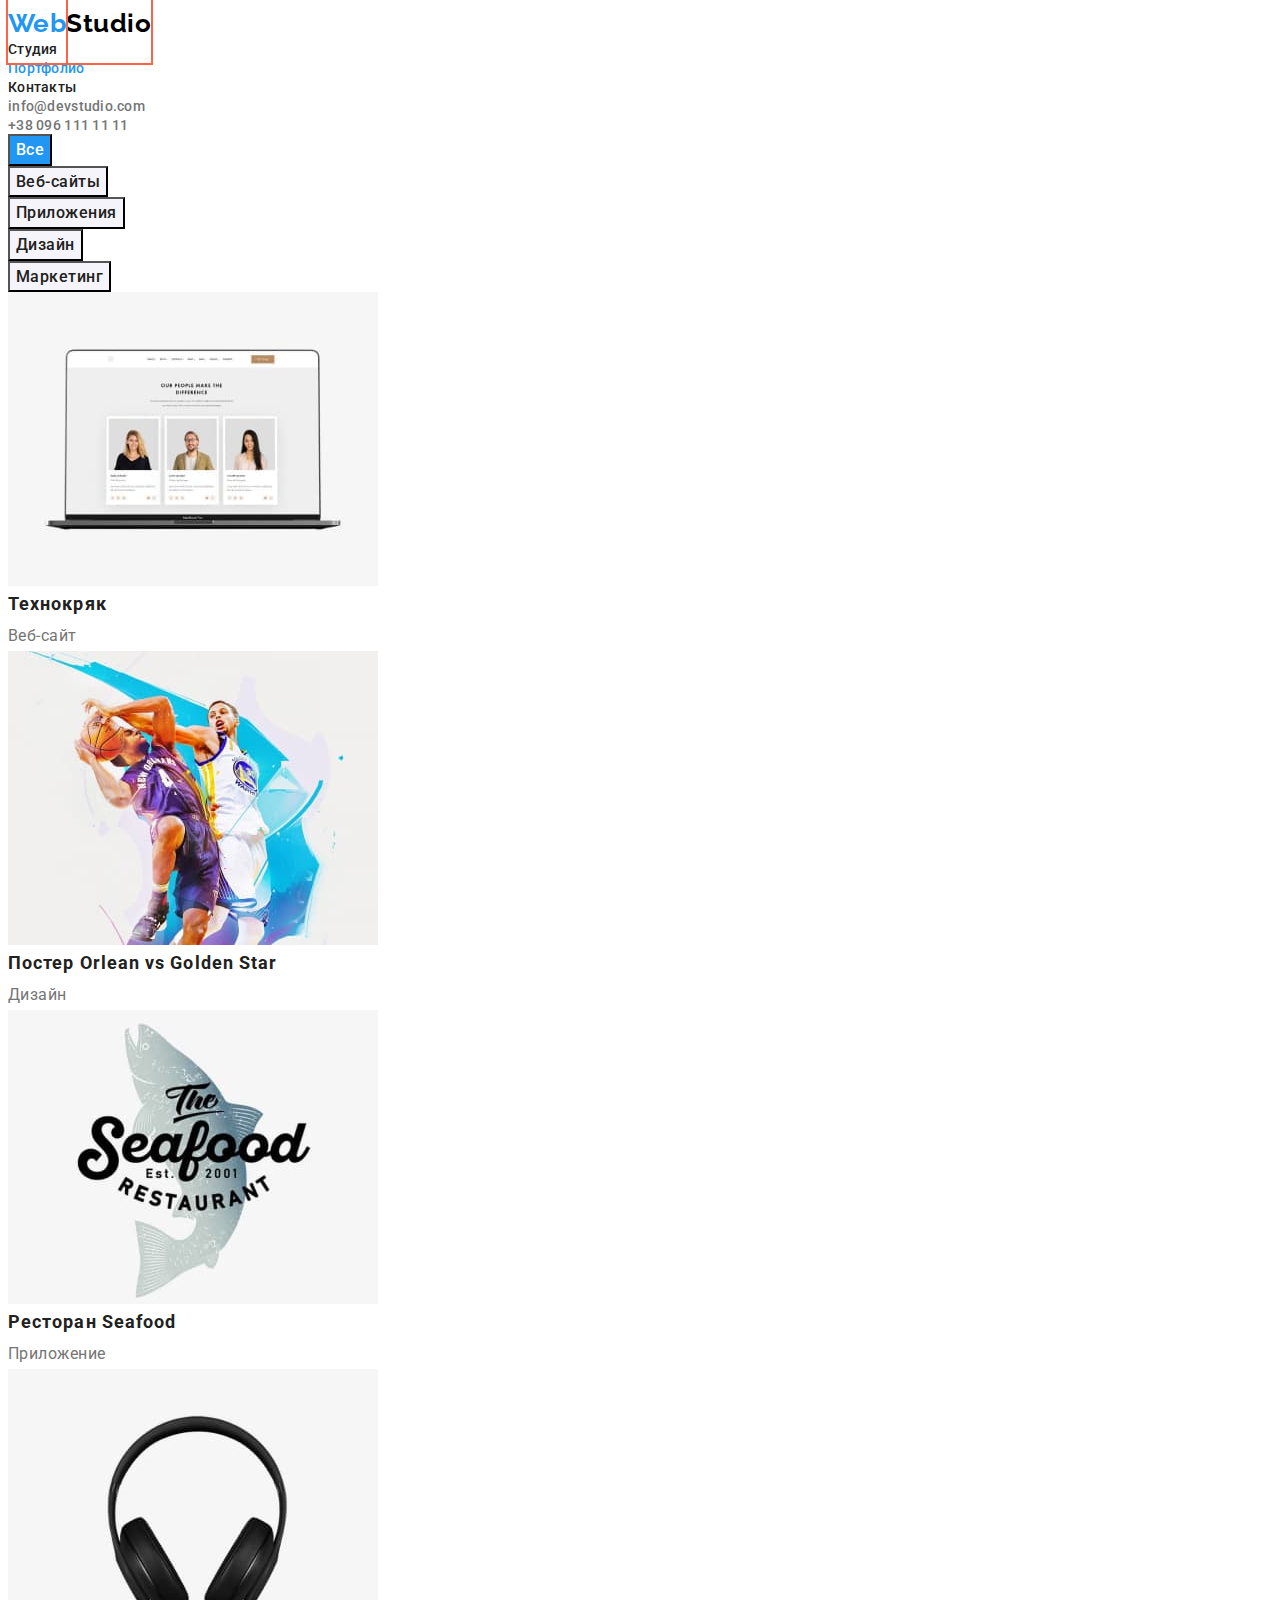
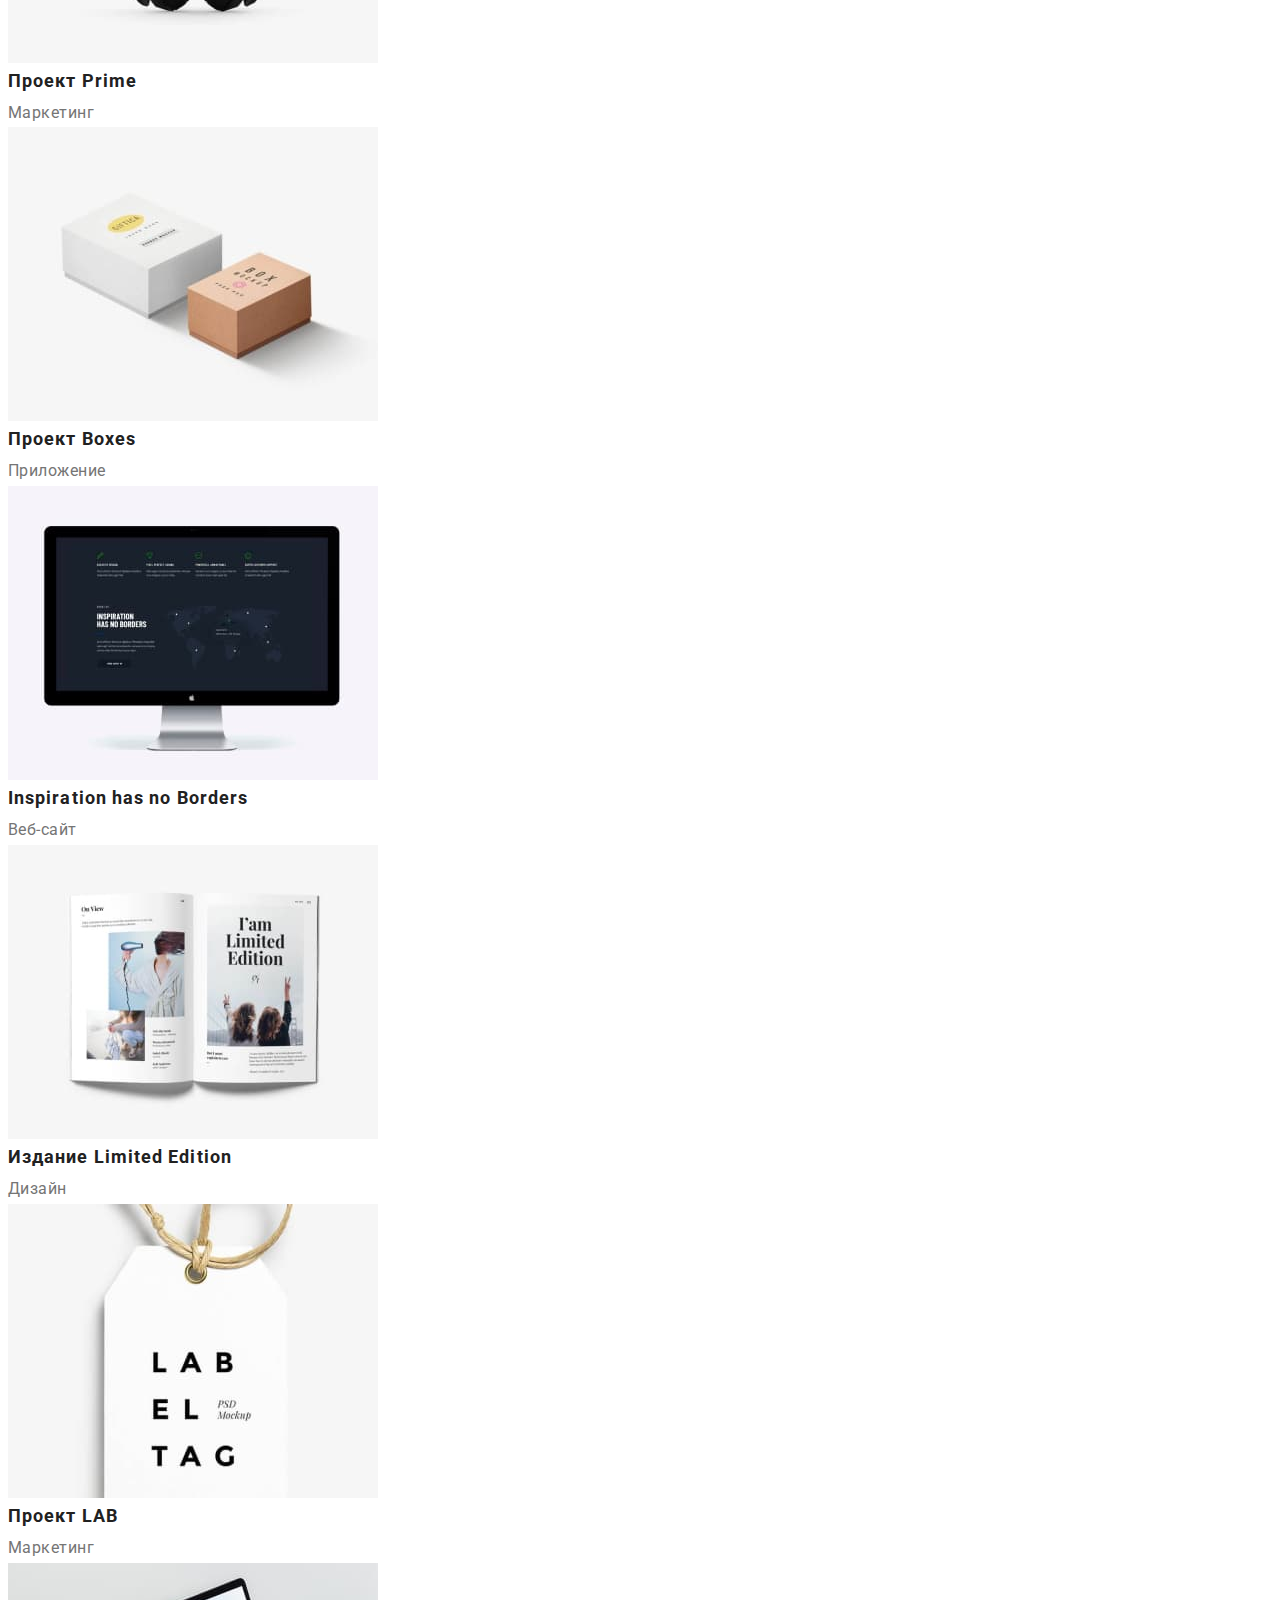
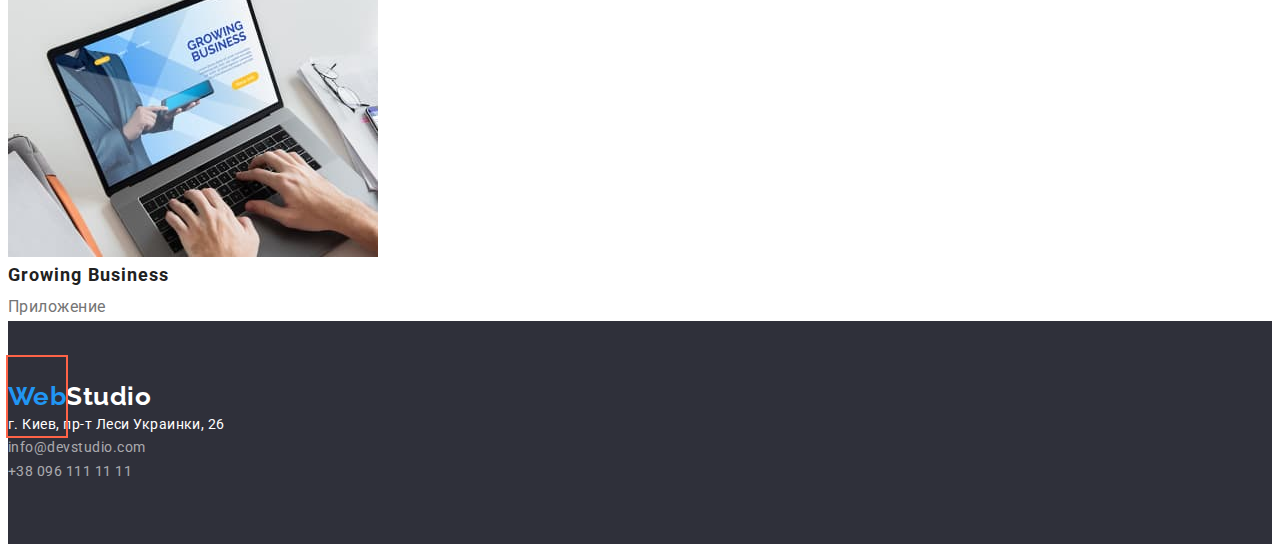
==== portfolio.html @ 5b5a47f0 "added margins" ====
<!DOCTYPE html>
<html lang="ru">
<head>
    <meta charset="UTF-8">
    <meta http-equiv="X-UA-Compatible" content="IE=edge">
    <meta name="viewport" content="width=device-width, initial-scale=1.0">
    <title>Document</title>
    <link rel="preconnect" href="https://fonts.googleapis.com">
    <link rel="preconnect" href="https://fonts.gstatic.com" crossorigin>
    <link href="https://fonts.googleapis.com/css2?family=Raleway:wght@700&family=Roboto:wght@400;500;700;900&display=swap"
        rel="stylesheet">
    <link rel="stylesheet" href="./css/styles.css">
</head>
<body>
    <header>
        <nav>
            <a href="./index.html" lang="en" class="logo link">
                <span class="color-logo">Web</span>Studio</a>
            <ul class="list">
                
                <li><a href="./index.html" class="site-nav link">Студия</a></li>
                <li><a href="./index.html" class="site-nav link current">Портфолио</a></li>
                <li><a href="./index.html" class="site-nav link">Контакты</a></li>
        
            </ul>
        </nav>
        
        <ul class="list">
            <li><a href="mailto:info@devstudio.com" class="contacts link">info@devstudio.com</a></li>
            <li><a href="tel:+380961111111" class="contacts link">+38 096 111 11 11</a></li>
        </ul>
    </header>
    
    <main>
        <section>
            <h1 class="visibility">Наши проекты</h1>
            <ul class="list">
                <li> <button type="button" class="nav-button current">Все</button> </li>
                <li> <button type="button" class="nav-button">Веб-сайты</button> </li>
                <li> <button type="button" class="nav-button">Приложения</button> </li>
                <li> <button type="button" class="nav-button">Дизайн</button> </li>
                <li> <button type="button" class="nav-button">Маркетинг</button> </li>
                
            </ul>
            <ul class="list">
                <li><img src="./images/img5.jpg" alt="Две женщины и мужчина" width="370">
                    <h2 class="projects">Технокряк</h2>
                    <p class="project-type">Веб-сайт</p>
                </li>
                <li><img src="./images/img6.jpg" alt="Два баскетболиста с мячом">
                    <h2 class="projects">Постер <span lang="en">Orlean vs Golden Star</span> </h2>
                    <p class="project-type">Дизайн</p>
                </li>
                <li><img src="./images/img7.jpg" alt="Логотип ресторана в виде рыбы" width="370">
                    <h2 class="projects">Ресторан <span lang="en">Seafood</span></h2>
                    <p class="project-type">Приложение</p>
                </li>
                <li><img src="./images/img8.jpg" alt="Наушники" width="370">
                    <h2 class="projects">Проект <span lang="en">Prime</span></h2>
                    <p class="project-type">Маркетинг</p>
                </li>
                <li><img src="./images/img9.jpg" alt="Две коробки" width="370">
                    <h2 class="projects">Проект <span lang="en">Boxes</span></h2>
                    <p class="project-type">Приложение</p>
                </li>
                <li><img src="./images/img10.jpg" alt="Черный монитор" width="370">
                    <h2 class="projects" lang="en">Inspiration has no Borders</h2>
                    <p class="project-type">Веб-сайт</p>
                </li>
                <li><img src="./images/img11.jpg" alt="Открытая книга" width="370">
                    <h2 class="projects">Издание <span lang="en">Limited Edition</span></h2>
                    <p class="project-type">Дизайн</p>
                </li>
                <li><img src="./images/img12.jpg" alt="Белая бирка с текстом" width="370">
                    <h2 class="projects">Проект <span lang="en">LAB</span></h2>
                    <p class="project-type">Маркетинг</p>
                </li>
                <li><img src="./images/img13.jpg" alt="Человек печатает на ноутбуке" width="370">
                    <h2 class="projects" lang="en">Growing Business</h2>
                    <p class="project-type">Приложение</p>
                </li>
                
            </ul>
        </section>


    </main>

    <footer class="footer-background">
        <a href="./index.html" lang="en" class="logo-footer link"> <span class="color-logo">Web</span>Studio</a>
        
        <address>
        <p class="location">г. Киев, пр-т Леси Украинки, 26</p>
        <ul class="list">
            <li><a href="mailto:info@devstudio.com" class="contacts-footer link">info@devstudio.com</a></li>
            <li><a href="tel:+380961111111" class="contacts-footer link">+38 096 111 11 11</a></li>
        </ul>
        </address>
    </footer>
    
</body>
</html>
---- css/styles.css ----
:root {
  --main-text-color: #212121;
  --secondary-text-color: #757575;
  --accent-blue: #2196f3;
  --accent-text-white: #ffffff;
  --main-background: #ffffff;
  --second-background: #2f303a;
  --third-background: #f5f4fa;
  --accent-text-black: #000000;
}

h1,
h2,
h3,
h4,
h5,
h6,
p {
  margin: 0;
}
ul {
  margin: 0;
  padding: 0;
  list-style: none;
}
img {
  display: block;
}
button {
  cursor: pointer;
}
address {
  font-style: normal;
}

/* внешняя граница для проверки отступов outline: 2px tomato; */

body {
  background-color: var(--main-background);
  color: var(--main-text-color);
  font-family: 'Roboto', sans-serif;
  letter-spacing: 0.03em;
}
.container {
  width: 1200px;
  padding-left: 15px;
  padding-right: 15px;
  margin: 0 auto;
  outline: 2px solid tomato;
}
.logo,
.color-logo {
  padding-top: 24px;
  padding-bottom: 25px;
  outline: 2px solid tomato;
}
.navigation {
  padding-top: 32px;
  padding-bottom: 32px;
  outline: 2px solid tomato;
}
.hero-text {
  margin-bottom: 30px;
  outline: 2px solid tomato;
}
.team-section,
.section {
  padding-top: 94px;
  padding-bottom: 94px;
  outline: 2px solid tomato;
}
.footer-background {
  padding-top: 60px;
  padding-bottom: 60px;
}

.logo {
  color: var(--accent-text-black);
}

.logo,
.color-logo,
.logo-footer {
  font-family: 'Raleway', sans-serif;
  font-weight: 700;
  font-size: 26px;
  line-height: 1.2;
}

.link {
  text-decoration: none;
}
.visibility {
  display: none;
}

.site-nav {
  font-weight: 500;
  font-size: 14px;
  line-height: 1.1;
  letter-spacing: 0.02em;
  color: var(--main-text-color);
}
.color-logo,
.site-nav:hover,
.site-nav:focus,
.site-nav.current,
.contacts:hover,
.contacts:focus,
.contacts-footer:hover,
.contacts-footer:focus {
  color: var(--accent-blue);
}
.contacts {
  font-weight: 500;
  font-size: 14px;
  line-height: 1.1;
  letter-spacing: 0.02em;
  color: var(--secondary-text-color);
}

.hero-text {
  font-weight: 900;
  font-size: 44px;
  line-height: 1.3;
  text-align: center;
  letter-spacing: 0.06em;
  text-transform: uppercase;
}
.hero-section,
.footer-background {
  background-color: var(--second-background);
}
.order {
  font-family: 'Roboto', sans-serif;
  font-weight: 700;
  font-size: 16px;
  line-height: 1.8;
  letter-spacing: 0.06em;
  background-color: var(--accent-blue);
  border-radius: 4px;
  border: 0;
}
.title-list {
  font-size: 14px;
  line-height: 1.1;
  text-transform: uppercase;
  color: var(--main-text-color);
}
.section-title {
  font-size: 36px;
  line-height: 1.1;
  margin-bottom: 50px;
}
.team-member {
  font-weight: 500;
  font-size: 16px;
  line-height: 1.2;
}
.position {
  font-weight: 400;
  font-size: 16px;
  line-height: 1.2;
  color: var(--secondary-text-color);
}

.team-section,
.nav-button {
  background-color: var(--third-background);
}

.nav-button {
  font-family: 'Roboto', sans-serif;
  font-weight: 500;
  font-size: 16px;
  line-height: 1.6;
  letter-spacing: 0.03em;
  color: var(--main-text-color);
}
.nav-button:hover,
.nav-button:focus,
.nav-button.current {
  background: var(--accent-blue);
  color: var(--accent-text-white);
}

.projects {
  font-size: 18px;
  line-height: 2;
  letter-spacing: 0.06em;
}
.project-type {
  font-size: 16px;
  line-height: 1.8;
  color: var(--secondary-text-color);
}
.hero-text,
.order,
.logo-footer,
.location {
  color: var(--accent-text-white);
}
.location {
  font-size: 14px;
  line-height: 1.7;
}
.contacts-footer {
  font-weight: 400;
  font-size: 14px;
  line-height: 1.7;
  color: rgba(255, 255, 255, 0.6);
}
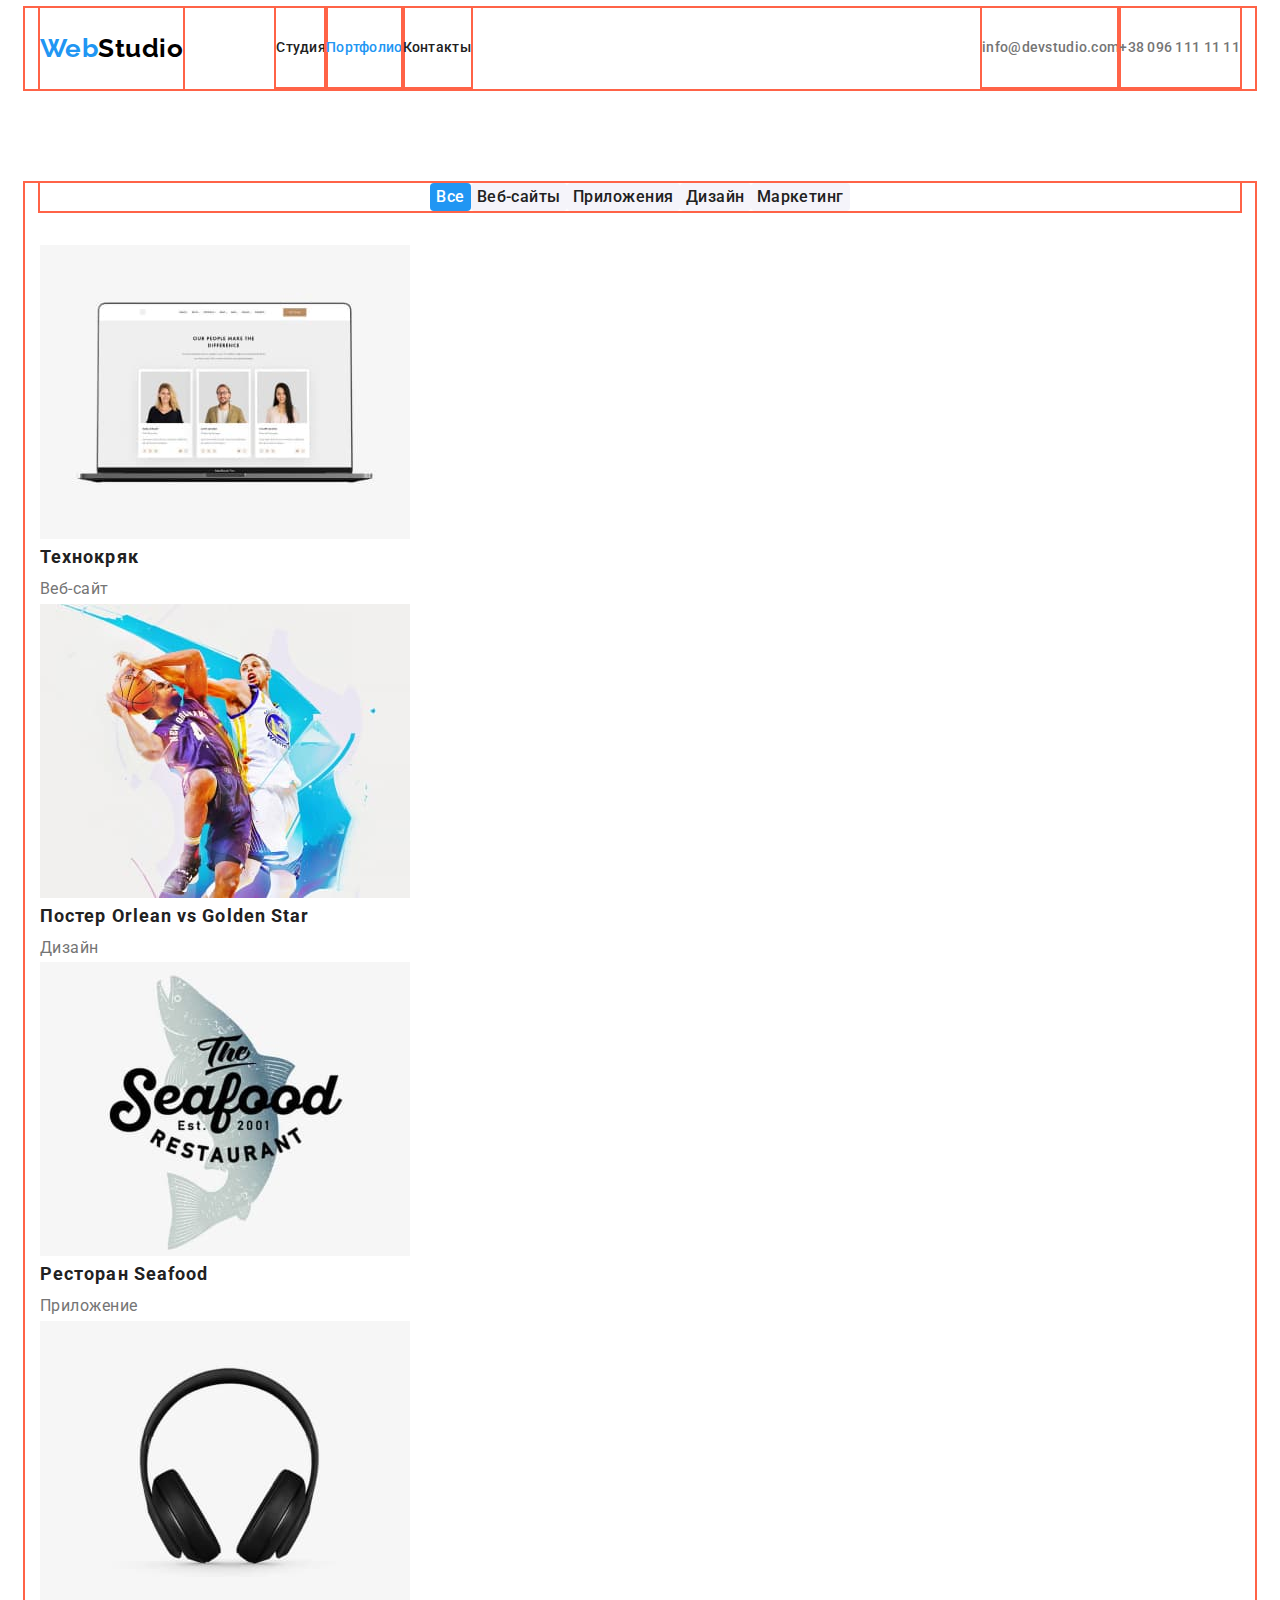
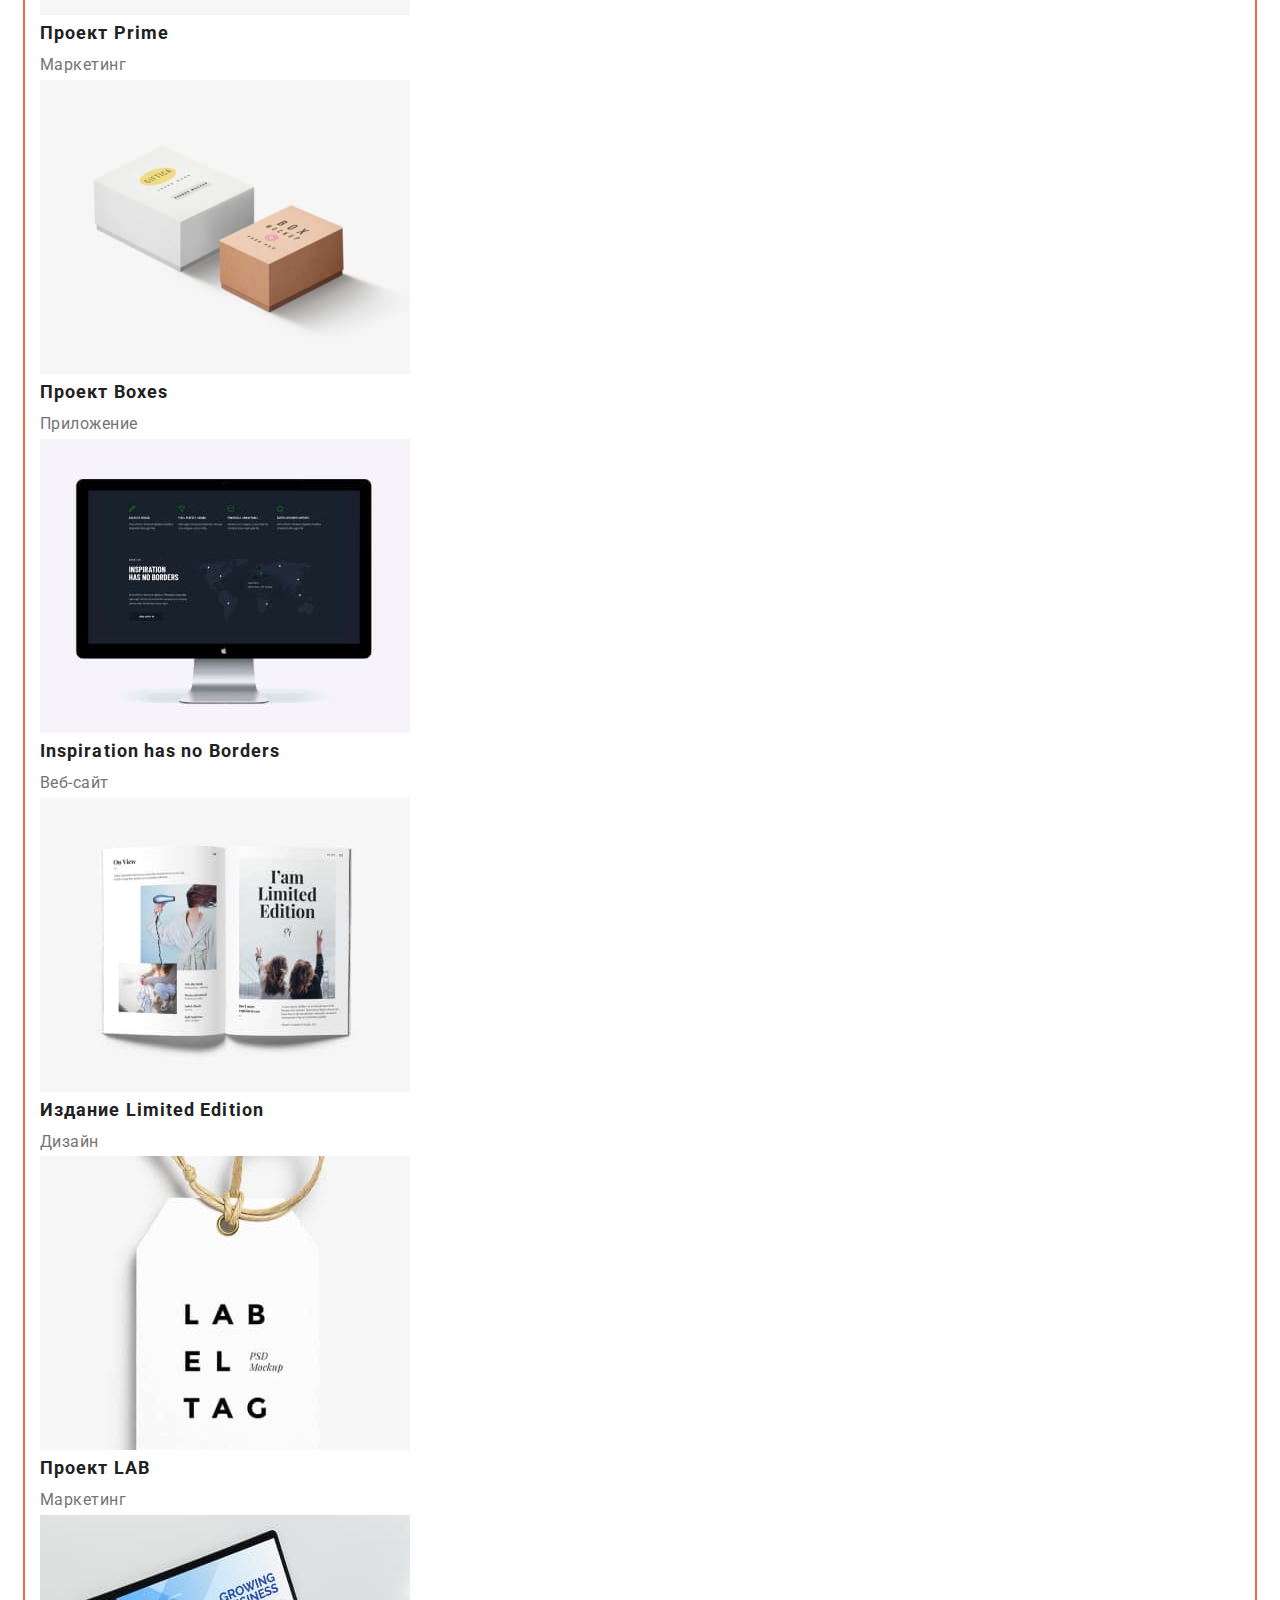
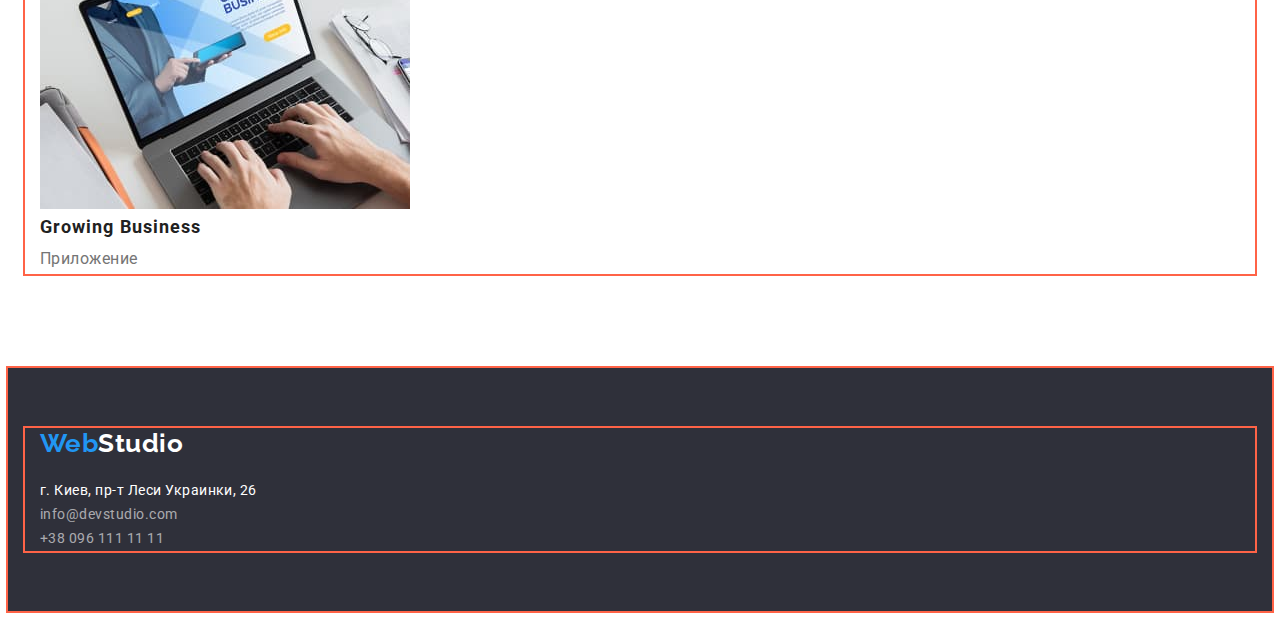
==== commit e7429179: "in progress" ====
--- a/portfolio.html
+++ b/portfolio.html
@@ -13,10 +13,12 @@
 </head>
 <body>
     <header>
+
+        <div class="container">
         <nav>
             <a href="./index.html" lang="en" class="logo link">
                 <span class="color-logo">Web</span>Studio</a>
-            <ul class="list">
+            <ul class="navigation">
                 
                 <li><a href="./index.html" class="site-nav link">Студия</a></li>
                 <li><a href="./index.html" class="site-nav link current">Портфолио</a></li>
@@ -25,16 +27,19 @@
             </ul>
         </nav>
         
-        <ul class="list">
+        <ul class="contact-list">
             <li><a href="mailto:info@devstudio.com" class="contacts link">info@devstudio.com</a></li>
             <li><a href="tel:+380961111111" class="contacts link">+38 096 111 11 11</a></li>
         </ul>
+        </div>
     </header>
     
     <main>
-        <section>
-            <h1 class="visibility">Наши проекты</h1>
-            <ul class="list">
+        <section class="portfolio-section">
+
+            <div class="container">
+            <h1 class="visually-hidden">Наши проекты</h1>
+            <ul class="filters">
                 <li> <button type="button" class="nav-button current">Все</button> </li>
                 <li> <button type="button" class="nav-button">Веб-сайты</button> </li>
                 <li> <button type="button" class="nav-button">Приложения</button> </li>
@@ -42,7 +47,7 @@
                 <li> <button type="button" class="nav-button">Маркетинг</button> </li>
                 
             </ul>
-            <ul class="list">
+            <ul>
                 <li><img src="./images/img5.jpg" alt="Две женщины и мужчина" width="370">
                     <h2 class="projects">Технокряк</h2>
                     <p class="project-type">Веб-сайт</p>
@@ -81,21 +86,27 @@
                 </li>
                 
             </ul>
+            </div>
+
         </section>
 
 
     </main>
 
     <footer class="footer-background">
+
+        <div class="container">
         <a href="./index.html" lang="en" class="logo-footer link"> <span class="color-logo">Web</span>Studio</a>
         
         <address>
         <p class="location">г. Киев, пр-т Леси Украинки, 26</p>
-        <ul class="list">
+        <ul>
             <li><a href="mailto:info@devstudio.com" class="contacts-footer link">info@devstudio.com</a></li>
             <li><a href="tel:+380961111111" class="contacts-footer link">+38 096 111 11 11</a></li>
         </ul>
         </address>
+        </div>
+
     </footer>
     
 </body>
--- a/css/styles.css
+++ b/css/styles.css
@@ -41,6 +41,7 @@
   font-family: 'Roboto', sans-serif;
   letter-spacing: 0.03em;
 }
+
 .container {
   width: 1200px;
   padding-left: 15px;
@@ -48,30 +49,118 @@
   margin: 0 auto;
   outline: 2px solid tomato;
 }
-.logo,
-.color-logo {
-  padding-top: 24px;
-  padding-bottom: 25px;
-  outline: 2px solid tomato;
-}
-.navigation {
+header > .container {
+  display: flex;
+}
+nav {
+  display: flex;
+  margin-right: auto;
+}
+nav > ul {
+  display: flex;
+}
+nav + ul {
+  display: flex;
+}
+.filters {
+  display: flex;
+  justify-content: center;
+  margin-bottom: 34px;
+  outline: 2px solid tomato;
+}
+}
+
+.navigation:not(:last-child),
+.contact-list:not(:last-child) {
+  margin-right: 50px;
+}
+
+nav > a {
+  margin-right: 93px;
+  outline: 2px solid tomato;
+}
+
+.site-nav,
+.contacts {
+  display: block;
   padding-top: 32px;
   padding-bottom: 32px;
   outline: 2px solid tomato;
 }
+.logo {
+  display: block;
+  padding-top: 25px;
+  padding-bottom: 25px;
+}
+
+.hero-section {
+  padding-top: 200px;
+  padding-bottom: 280px;
+  text-align: center;
+}
+
 .hero-text {
-  margin-bottom: 30px;
-  outline: 2px solid tomato;
-}
-.team-section,
-.section {
+  width: 696px;
+  margin: 0 auto 30px;
+  outline: 2px solid tomato;
+}
+.order {
+  padding: 10px 32px;
+  min-width: 200px;
+}
+.feature-section,
+.team-section {
   padding-top: 94px;
   padding-bottom: 94px;
   outline: 2px solid tomato;
 }
+.project-section {
+  padding-bottom: 94px;
+  outline: 2px solid tomato;
+}
+
+.features,
+.photos,
+.team {
+  display: flex;
+}
+.features li:not(:last-child),
+.photos li:not(:last-child),
+.team li:not(:last-child) {
+  margin-right: 30px;
+}
+
+.card {
+  background-color: var(--main-background);
+  padding-top: 30px;
+  padding-bottom: 30px;
+  text-align: center;
+}
+
+.title-list {
+  margin-bottom: 10px;
+  width: 270px;
+}
+
+.section-title {
+  margin-bottom: 50px;
+  text-align: center;
+}
+.portfolio-section {
+  padding-top: 94px;
+  padding-bottom: 94px;
+}
+
 .footer-background {
   padding-top: 60px;
   padding-bottom: 60px;
+  outline: 2px solid tomato;
+}
+.location {
+  margin-top: 20px;
+}
+.contacts-footer {
+  margin-top: 9px;
 }
 
 .logo {
@@ -90,8 +179,17 @@
 .link {
   text-decoration: none;
 }
-.visibility {
-  display: none;
+.visually-hidden {
+  position: absolute;
+  width: 1px;
+  height: 1px;
+  margin: -1px;
+  border: 0;
+  padding: 0;
+  white-space: nowrap;
+  clip-path: inset(100%);
+  clip: rect(0 0 0 0);
+  overflow: hidden;
 }
 
 .site-nav {
@@ -152,10 +250,12 @@
   line-height: 1.1;
   margin-bottom: 50px;
 }
+
 .team-member {
   font-weight: 500;
   font-size: 16px;
   line-height: 1.2;
+  margin-bottom: 10px;
 }
 .position {
   font-weight: 400;
@@ -176,6 +276,8 @@
   line-height: 1.6;
   letter-spacing: 0.03em;
   color: var(--main-text-color);
+  border: 0;
+  border-radius: 4px;
 }
 .nav-button:hover,
 .nav-button:focus,
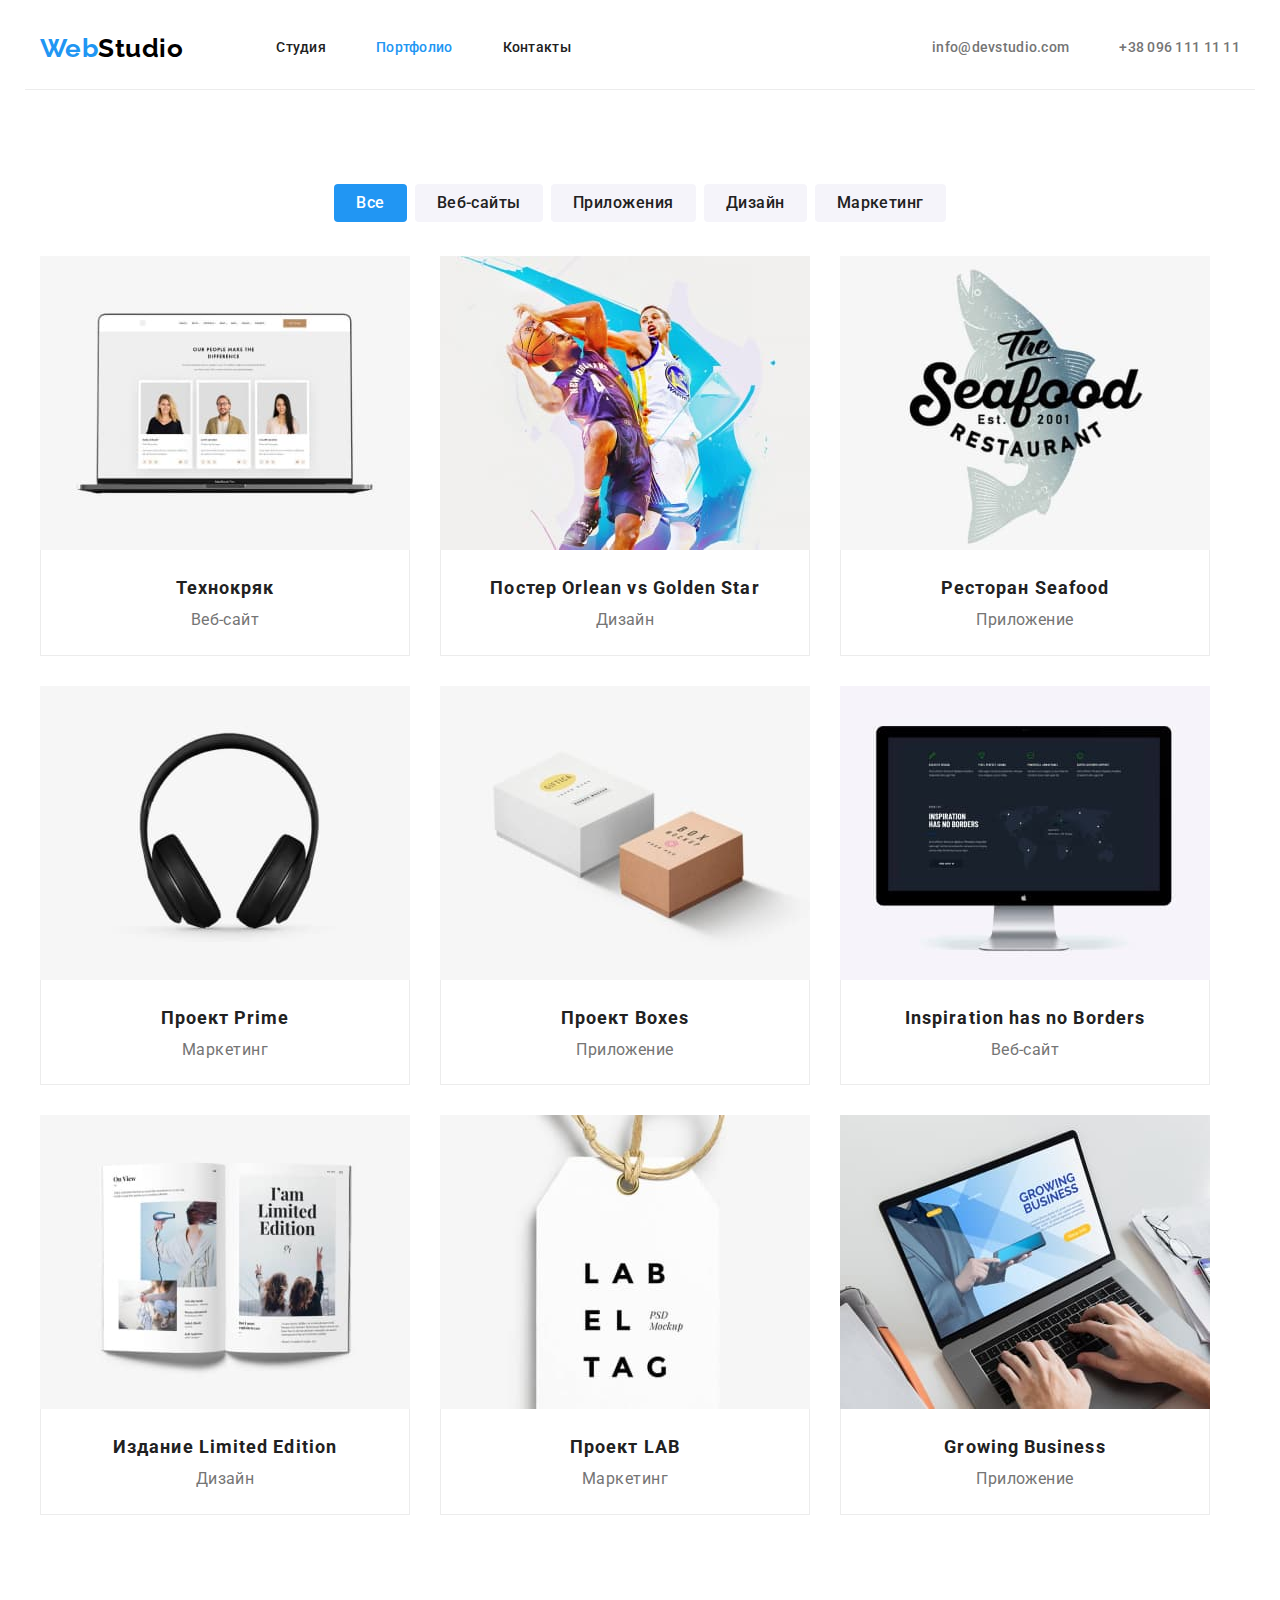
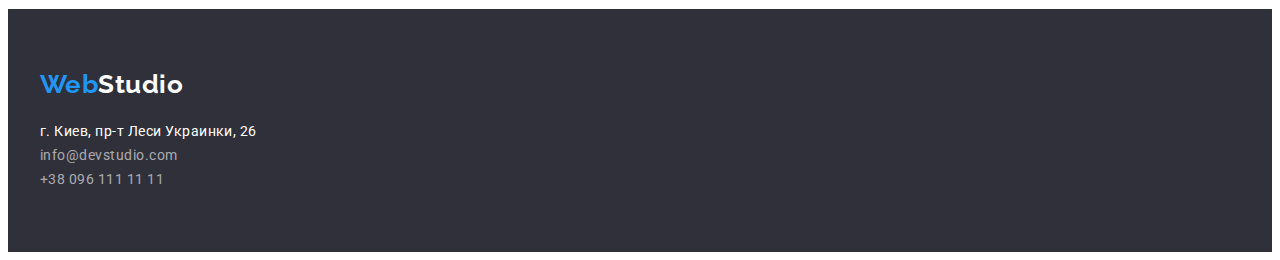
==== commit 86adc1d5: "finished" ====
--- a/portfolio.html
+++ b/portfolio.html
@@ -38,6 +38,7 @@
         <section class="portfolio-section">
 
             <div class="container">
+
             <h1 class="visually-hidden">Наши проекты</h1>
             <ul class="filters">
                 <li> <button type="button" class="nav-button current">Все</button> </li>
@@ -47,45 +48,91 @@
                 <li> <button type="button" class="nav-button">Маркетинг</button> </li>
                 
             </ul>
-            <ul>
+            <ul class="card-set">
+                <div class="set">
                 <li><img src="./images/img5.jpg" alt="Две женщины и мужчина" width="370">
+                    
+                    <div class="portfolio">
                     <h2 class="projects">Технокряк</h2>
                     <p class="project-type">Веб-сайт</p>
+                    </div>
                 </li>
-                <li><img src="./images/img6.jpg" alt="Два баскетболиста с мячом">
+                </div>
+                <div class="set">
+                <li><img src="./images/img6.jpg" alt="Два баскетболиста с мячом" width="370">
+                    
+                    <div class="portfolio">
                     <h2 class="projects">Постер <span lang="en">Orlean vs Golden Star</span> </h2>
                     <p class="project-type">Дизайн</p>
+                    </div>
+                
                 </li>
-                <li><img src="./images/img7.jpg" alt="Логотип ресторана в виде рыбы" width="370">
+                </div>
+                <div class="set">
+                <li><img src="./images/img7.jpg" alt="Логотип ресторана в виде рыбы" class= "flex-card" width="370">
+                    
+                    <div class="portfolio">
                     <h2 class="projects">Ресторан <span lang="en">Seafood</span></h2>
                     <p class="project-type">Приложение</p>
+                    </div>
                 </li>
+                </div>
+                <div class="set">
                 <li><img src="./images/img8.jpg" alt="Наушники" width="370">
+                    
+                    <div class="portfolio">
                     <h2 class="projects">Проект <span lang="en">Prime</span></h2>
                     <p class="project-type">Маркетинг</p>
+                    </div>
                 </li>
+                </div>
+                <div class="set">
                 <li><img src="./images/img9.jpg" alt="Две коробки" width="370">
+                    
+                    <div class="portfolio">
                     <h2 class="projects">Проект <span lang="en">Boxes</span></h2>
                     <p class="project-type">Приложение</p>
+                    </div>
                 </li>
+                </div>
+                <div class="set">
                 <li><img src="./images/img10.jpg" alt="Черный монитор" width="370">
+                    
+                    <div class="portfolio">
                     <h2 class="projects" lang="en">Inspiration has no Borders</h2>
                     <p class="project-type">Веб-сайт</p>
+                    </div>
                 </li>
+                </div>
+                <div class="set">
                 <li><img src="./images/img11.jpg" alt="Открытая книга" width="370">
+                    
+                    <div class="portfolio">
                     <h2 class="projects">Издание <span lang="en">Limited Edition</span></h2>
                     <p class="project-type">Дизайн</p>
+                    </div>
                 </li>
+                </div>
+                <div class="set">
                 <li><img src="./images/img12.jpg" alt="Белая бирка с текстом" width="370">
+                    
+                    <div class="portfolio">
                     <h2 class="projects">Проект <span lang="en">LAB</span></h2>
                     <p class="project-type">Маркетинг</p>
+                    </div>
                 </li>
+                </div>
+                <div class="set">
                 <li><img src="./images/img13.jpg" alt="Человек печатает на ноутбуке" width="370">
+                    
+                    <div class="portfolio">
                     <h2 class="projects" lang="en">Growing Business</h2>
                     <p class="project-type">Приложение</p>
+                    </div>
                 </li>
-                
+                </div>
             </ul>
+        
             </div>
 
         </section>
--- a/css/styles.css
+++ b/css/styles.css
@@ -33,8 +33,6 @@
   font-style: normal;
 }
 
-/* внешняя граница для проверки отступов outline: 2px tomato; */
-
 body {
   background-color: var(--main-background);
   color: var(--main-text-color);
@@ -47,37 +45,55 @@
   padding-left: 15px;
   padding-right: 15px;
   margin: 0 auto;
-  outline: 2px solid tomato;
 }
 header > .container {
   display: flex;
+  border-bottom: 1px solid #ececec;
 }
 nav {
   display: flex;
   margin-right: auto;
 }
-nav > ul {
-  display: flex;
-}
+nav > ul,
 nav + ul {
   display: flex;
 }
+
 .filters {
   display: flex;
   justify-content: center;
   margin-bottom: 34px;
-  outline: 2px solid tomato;
-}
-}
-
-.navigation:not(:last-child),
-.contact-list:not(:last-child) {
+}
+.nav-button {
+  padding: 6px 22px;
+}
+.filters li:not(:last-child) {
+  margin-right: 8px;
+}
+
+.card-set {
+  display: flex;
+  flex-wrap: wrap;
+}
+.set {
+  margin-right: 30px;
+  margin-bottom: 30px;
+}
+.set:nth-child(3n) {
+  margin-right: 0;
+}
+
+.set:nth-last-child(-n + 3) {
+  margin-bottom: 0;
+}
+
+.navigation li:not(:last-child),
+.contact-list li:not(:last-child) {
   margin-right: 50px;
 }
 
 nav > a {
   margin-right: 93px;
-  outline: 2px solid tomato;
 }
 
 .site-nav,
@@ -85,7 +101,6 @@
   display: block;
   padding-top: 32px;
   padding-bottom: 32px;
-  outline: 2px solid tomato;
 }
 .logo {
   display: block;
@@ -95,14 +110,13 @@
 
 .hero-section {
   padding-top: 200px;
-  padding-bottom: 280px;
+  padding-bottom: 200px;
   text-align: center;
 }
 
 .hero-text {
   width: 696px;
   margin: 0 auto 30px;
-  outline: 2px solid tomato;
 }
 .order {
   padding: 10px 32px;
@@ -112,11 +126,9 @@
 .team-section {
   padding-top: 94px;
   padding-bottom: 94px;
-  outline: 2px solid tomato;
 }
 .project-section {
   padding-bottom: 94px;
-  outline: 2px solid tomato;
 }
 
 .features,
@@ -136,6 +148,15 @@
   padding-bottom: 30px;
   text-align: center;
 }
+.portfolio {
+  background-color: var(--main-background);
+  padding-top: 20px;
+  padding-bottom: 20px;
+  text-align: center;
+  border-right: 1px solid #ececec;
+  border-bottom: 1px solid #ececec;
+  border-left: 1px solid #ececec;
+}
 
 .title-list {
   margin-bottom: 10px;
@@ -154,7 +175,6 @@
 .footer-background {
   padding-top: 60px;
   padding-bottom: 60px;
-  outline: 2px solid tomato;
 }
 .location {
   margin-top: 20px;
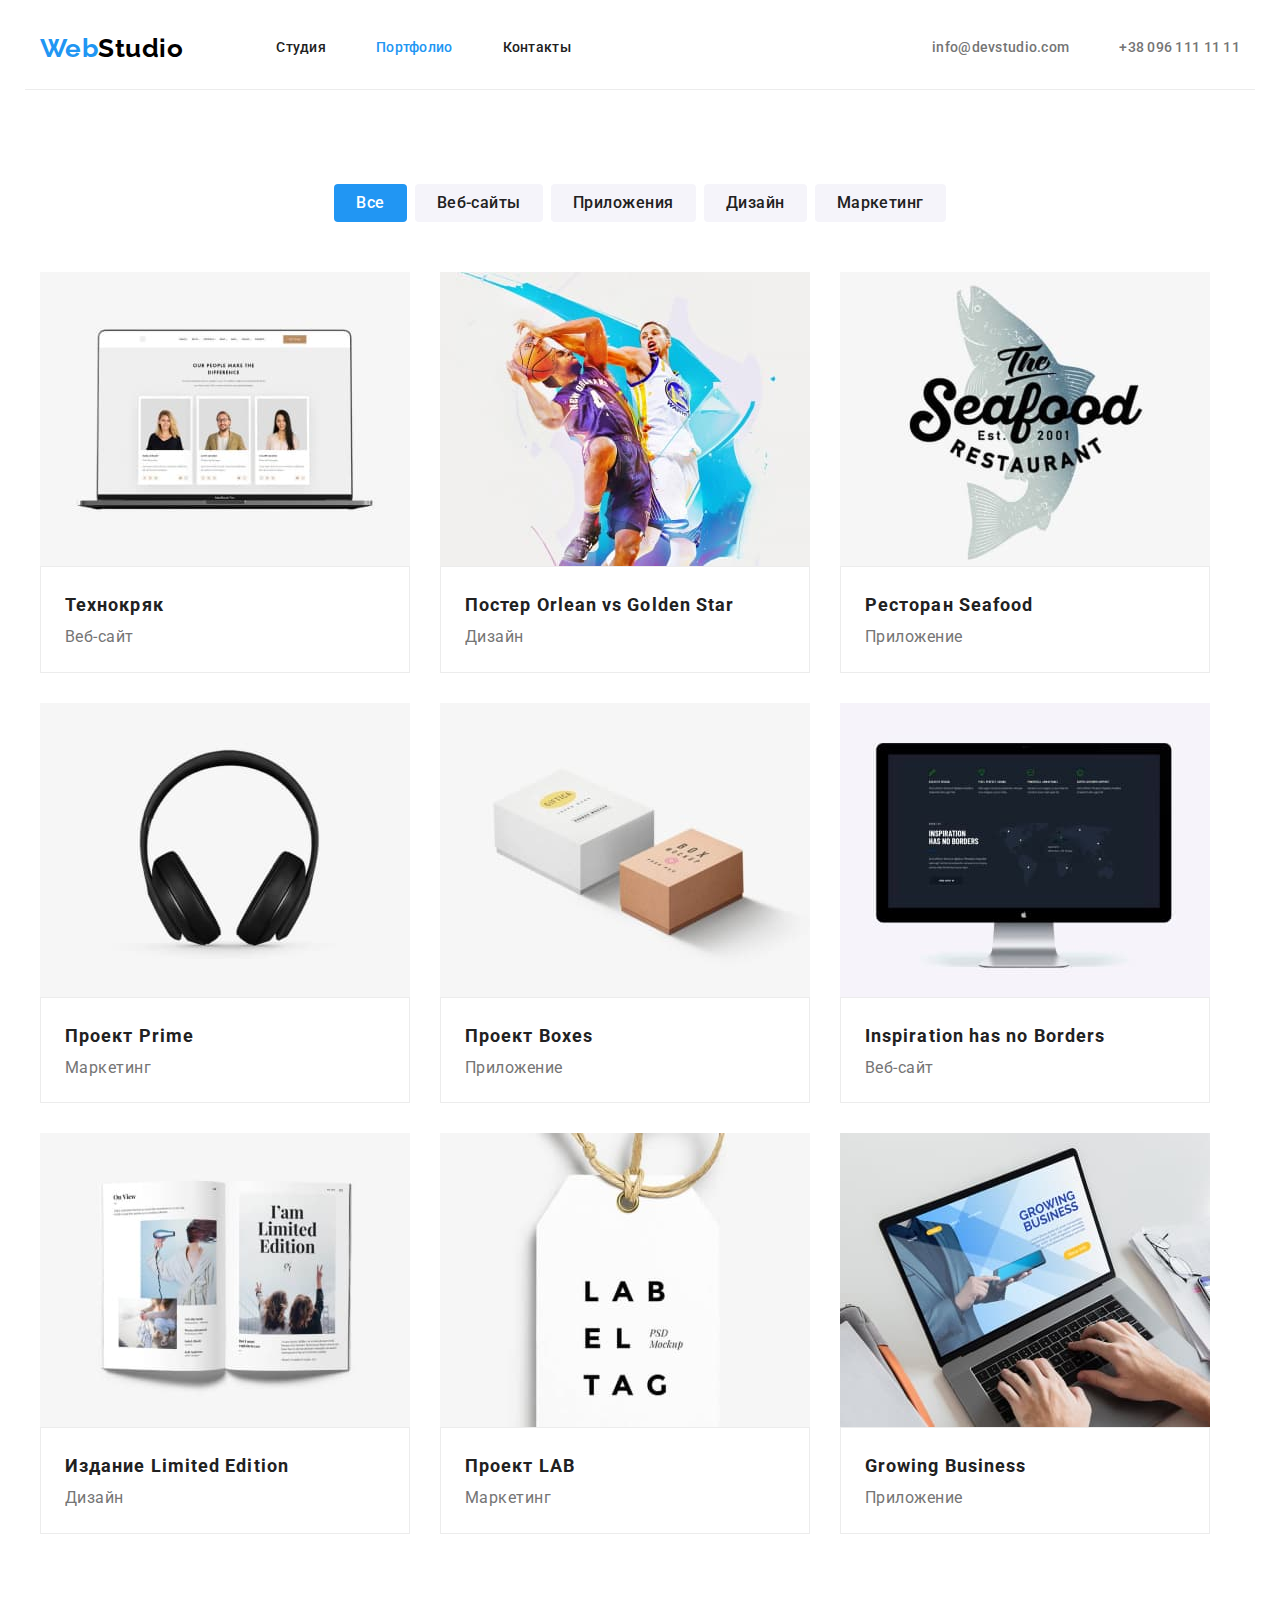
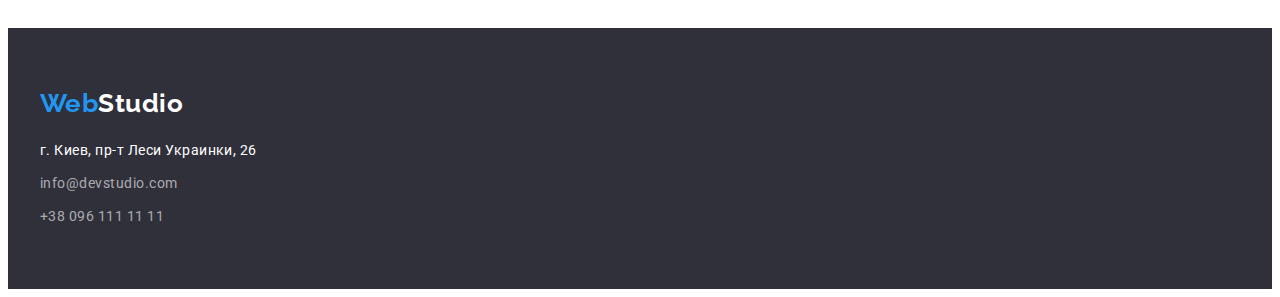
==== commit 32abc247: "completed" ====
--- a/portfolio.html
+++ b/portfolio.html
@@ -9,6 +9,9 @@
     <link rel="preconnect" href="https://fonts.gstatic.com" crossorigin>
     <link href="https://fonts.googleapis.com/css2?family=Raleway:wght@700&family=Roboto:wght@400;500;700;900&display=swap"
         rel="stylesheet">
+    <link rel="stylesheet" href="https://cdnjs.cloudflare.com/ajax/libs/modern-normalize/1.1.0/modern-normalize.min.css"
+        integrity="sha512-wpPYUAdjBVSE4KJnH1VR1HeZfpl1ub8YT/NKx4PuQ5NmX2tKuGu6U/JRp5y+Y8XG2tV+wKQpNHVUX03MfMFn9Q=="
+        crossorigin="anonymous" referrerpolicy="no-referrer" />
     <link rel="stylesheet" href="./css/styles.css">
 </head>
 <body>
@@ -16,20 +19,20 @@
 
         <div class="container">
         <nav>
-            <a href="./index.html" lang="en" class="logo link">
+            <a href="./index.html" lang="en" class="logo">
                 <span class="color-logo">Web</span>Studio</a>
             <ul class="navigation">
                 
-                <li><a href="./index.html" class="site-nav link">Студия</a></li>
-                <li><a href="./index.html" class="site-nav link current">Портфолио</a></li>
-                <li><a href="./index.html" class="site-nav link">Контакты</a></li>
+                <li><a href="./index.html" class="site-nav">Студия</a></li>
+                <li><a href="./index.html" class="site-nav current">Портфолио</a></li>
+                <li><a href="./index.html" class="site-nav">Контакты</a></li>
         
             </ul>
         </nav>
         
         <ul class="contact-list">
-            <li><a href="mailto:info@devstudio.com" class="contacts link">info@devstudio.com</a></li>
-            <li><a href="tel:+380961111111" class="contacts link">+38 096 111 11 11</a></li>
+            <li><a href="mailto:info@devstudio.com" class="contacts">info@devstudio.com</a></li>
+            <li><a href="tel:+380961111111" class="contacts">+38 096 111 11 11</a></li>
         </ul>
         </div>
     </header>
@@ -49,17 +52,14 @@
                 
             </ul>
             <ul class="card-set">
-                <div class="set">
-                <li><img src="./images/img5.jpg" alt="Две женщины и мужчина" width="370">
+                <li class="set"><img src="./images/img5.jpg" alt="Две женщины и мужчина" width="370">
                     
                     <div class="portfolio">
                     <h2 class="projects">Технокряк</h2>
                     <p class="project-type">Веб-сайт</p>
                     </div>
                 </li>
-                </div>
-                <div class="set">
-                <li><img src="./images/img6.jpg" alt="Два баскетболиста с мячом" width="370">
+                <li class="set"><img src="./images/img6.jpg" alt="Два баскетболиста с мячом" width="370">
                     
                     <div class="portfolio">
                     <h2 class="projects">Постер <span lang="en">Orlean vs Golden Star</span> </h2>
@@ -67,70 +67,55 @@
                     </div>
                 
                 </li>
-                </div>
-                <div class="set">
-                <li><img src="./images/img7.jpg" alt="Логотип ресторана в виде рыбы" class= "flex-card" width="370">
+                <li class="set"><img src="./images/img7.jpg" alt="Логотип ресторана в виде рыбы" class= "flex-card" width="370">
                     
                     <div class="portfolio">
                     <h2 class="projects">Ресторан <span lang="en">Seafood</span></h2>
                     <p class="project-type">Приложение</p>
                     </div>
                 </li>
-                </div>
-                <div class="set">
-                <li><img src="./images/img8.jpg" alt="Наушники" width="370">
+                <li class="set"><img src="./images/img8.jpg" alt="Наушники" width="370">
                     
                     <div class="portfolio">
                     <h2 class="projects">Проект <span lang="en">Prime</span></h2>
                     <p class="project-type">Маркетинг</p>
                     </div>
                 </li>
-                </div>
-                <div class="set">
-                <li><img src="./images/img9.jpg" alt="Две коробки" width="370">
+                <li class="set"><img src="./images/img9.jpg" alt="Две коробки" width="370">
                     
                     <div class="portfolio">
                     <h2 class="projects">Проект <span lang="en">Boxes</span></h2>
                     <p class="project-type">Приложение</p>
                     </div>
                 </li>
-                </div>
-                <div class="set">
-                <li><img src="./images/img10.jpg" alt="Черный монитор" width="370">
+                <li class="set"><img src="./images/img10.jpg" alt="Черный монитор" width="370">
                     
                     <div class="portfolio">
                     <h2 class="projects" lang="en">Inspiration has no Borders</h2>
                     <p class="project-type">Веб-сайт</p>
                     </div>
                 </li>
-                </div>
-                <div class="set">
-                <li><img src="./images/img11.jpg" alt="Открытая книга" width="370">
+                <li class="set"><img src="./images/img11.jpg" alt="Открытая книга" width="370">
                     
                     <div class="portfolio">
                     <h2 class="projects">Издание <span lang="en">Limited Edition</span></h2>
                     <p class="project-type">Дизайн</p>
                     </div>
                 </li>
-                </div>
-                <div class="set">
-                <li><img src="./images/img12.jpg" alt="Белая бирка с текстом" width="370">
+                <li class="set"><img src="./images/img12.jpg" alt="Белая бирка с текстом" width="370">
                     
                     <div class="portfolio">
                     <h2 class="projects">Проект <span lang="en">LAB</span></h2>
                     <p class="project-type">Маркетинг</p>
                     </div>
                 </li>
-                </div>
-                <div class="set">
-                <li><img src="./images/img13.jpg" alt="Человек печатает на ноутбуке" width="370">
+                <li class="set"><img src="./images/img13.jpg" alt="Человек печатает на ноутбуке" width="370">
                     
                     <div class="portfolio">
                     <h2 class="projects" lang="en">Growing Business</h2>
                     <p class="project-type">Приложение</p>
                     </div>
                 </li>
-                </div>
             </ul>
         
             </div>
@@ -143,13 +128,13 @@
     <footer class="footer-background">
 
         <div class="container">
-        <a href="./index.html" lang="en" class="logo-footer link"> <span class="color-logo">Web</span>Studio</a>
+        <a href="./index.html" lang="en" class="logo-footer"> <span class="color-logo">Web</span>Studio</a>
         
         <address>
         <p class="location">г. Киев, пр-т Леси Украинки, 26</p>
         <ul>
-            <li><a href="mailto:info@devstudio.com" class="contacts-footer link">info@devstudio.com</a></li>
-            <li><a href="tel:+380961111111" class="contacts-footer link">+38 096 111 11 11</a></li>
+            <li class="contact"><a href="mailto:info@devstudio.com" class="contacts-footer">info@devstudio.com</a></li>
+            <li class="contact"><a href="tel:+380961111111" class="contacts-footer">+38 096 111 11 11</a></li>
         </ul>
         </address>
         </div>
--- a/css/styles.css
+++ b/css/styles.css
@@ -32,6 +32,9 @@
 address {
   font-style: normal;
 }
+a {
+  text-decoration: none;
+}
 
 body {
   background-color: var(--main-background);
@@ -62,7 +65,7 @@
 .filters {
   display: flex;
   justify-content: center;
-  margin-bottom: 34px;
+  margin-bottom: 50px;
 }
 .nav-button {
   padding: 6px 22px;
@@ -136,6 +139,7 @@
 .team {
   display: flex;
 }
+
 .features li:not(:last-child),
 .photos li:not(:last-child),
 .team li:not(:last-child) {
@@ -150,12 +154,8 @@
 }
 .portfolio {
   background-color: var(--main-background);
-  padding-top: 20px;
-  padding-bottom: 20px;
-  text-align: center;
-  border-right: 1px solid #ececec;
-  border-bottom: 1px solid #ececec;
-  border-left: 1px solid #ececec;
+  padding: 20px 24px;
+  border: 1px solid #ececec;
 }
 
 .title-list {
@@ -175,12 +175,6 @@
 .footer-background {
   padding-top: 60px;
   padding-bottom: 60px;
-}
-.location {
-  margin-top: 20px;
-}
-.contacts-footer {
-  margin-top: 9px;
 }
 
 .logo {
@@ -195,10 +189,11 @@
   font-size: 26px;
   line-height: 1.2;
 }
-
-.link {
-  text-decoration: none;
-}
+.logo-footer {
+  display: block;
+  margin-bottom: 20px;
+}
+
 .visually-hidden {
   position: absolute;
   width: 1px;
@@ -265,6 +260,13 @@
   text-transform: uppercase;
   color: var(--main-text-color);
 }
+.text {
+  font-weight: 400;
+  font-size: 14px;
+  line-height: 1.7;
+  color: var(--secondary-text-color);
+}
+
 .section-title {
   font-size: 36px;
   line-height: 1.1;
@@ -316,6 +318,7 @@
   line-height: 1.8;
   color: var(--secondary-text-color);
 }
+
 .hero-text,
 .order,
 .logo-footer,
@@ -325,6 +328,7 @@
 .location {
   font-size: 14px;
   line-height: 1.7;
+  margin-bottom: 9px;
 }
 .contacts-footer {
   font-weight: 400;
@@ -332,3 +336,6 @@
   line-height: 1.7;
   color: rgba(255, 255, 255, 0.6);
 }
+.contact:not(:last-child) {
+  margin-bottom: 9px;
+}
